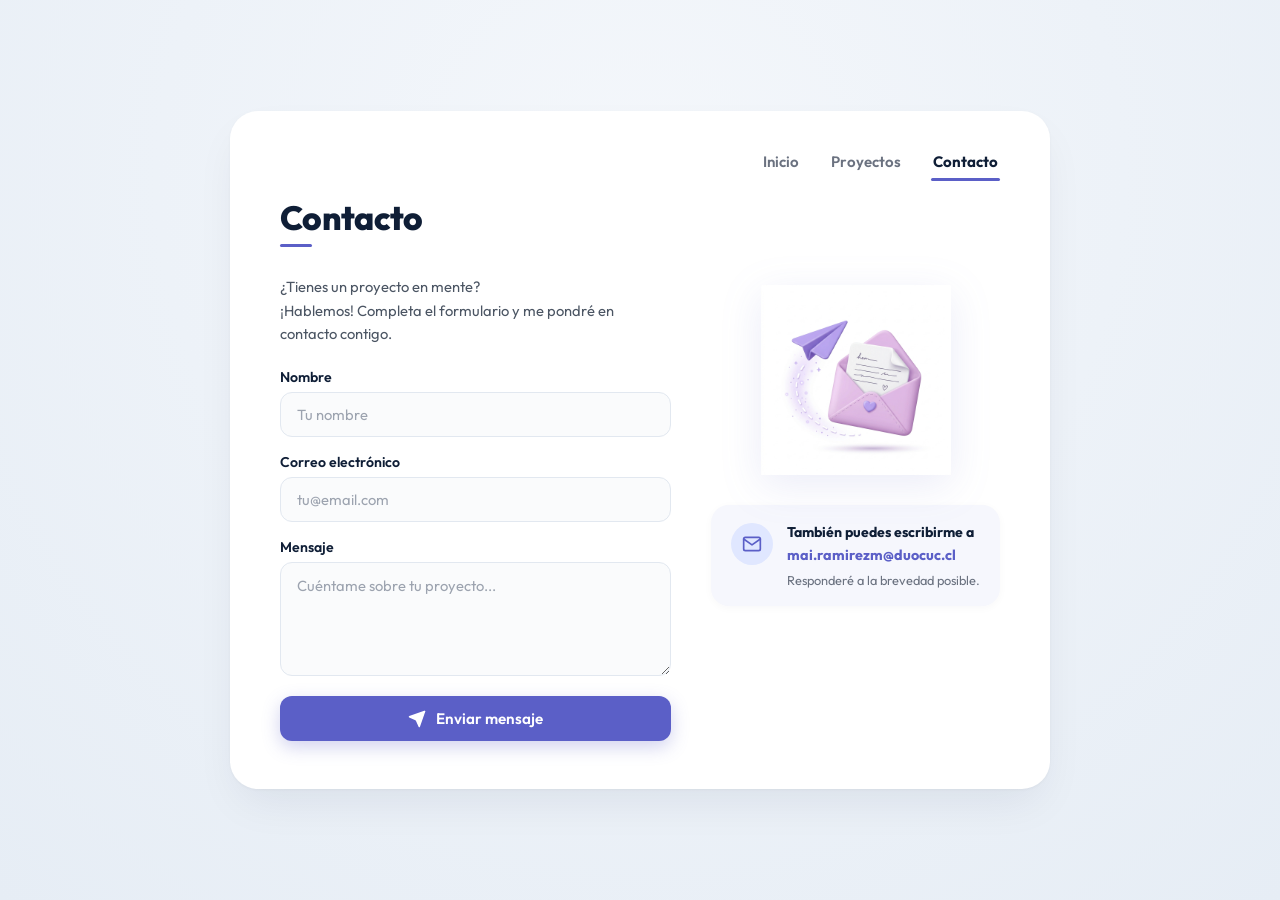
==== contacto.html @ 14a94b9f "actualizar imagen de proyecto" ====
<!DOCTYPE html>
<html lang="es">

<head>
    <meta charset="UTF-8">
    <meta name="viewport" content="width=device-width, initial-scale=1.0">
    <title>Contacto - Maite Ramírez</title>
    <meta name="description"
        content="Ponte en contacto con Maite Ramírez para proyectos de Marketing Digital, gestión de redes sociales y estrategias creativas.">

    <!-- Tipografía Google Fonts (Outfit) -->
    <link rel="preconnect" href="https://fonts.googleapis.com">
    <link rel="preconnect" href="https://fonts.gstatic.com" crossorigin>
    <link href="https://fonts.googleapis.com/css2?family=Outfit:wght@400;500;600;700;800&display=swap" rel="stylesheet">

    <!-- Estilos CSS compartidos -->
    <link rel="stylesheet" href="css/style.css">
</head>

<body>

    <!-- TARJETA PRINCIPAL (CARD AMPLIADA PARA CONTACTO) -->
    <!-- Solucionado con la guía de diseño: Consistencia visual y distribución en dos columnas -->
    <main class="card card-large" id="main-card">

        <!-- NAVEGACIÓN SUPERIOR (Rutas relativas consistentes) -->
        <header class="card-header">
            <nav aria-label="Navegación principal">
                <ul class="nav-menu">
                    <li class="nav-item">
                        <a href="index.html" class="nav-link">Inicio</a>
                    </li>
                    <li class="nav-item">
                        <a href="proyectos.html" class="nav-link">Proyectos</a>
                    </li>
                    <li class="nav-item">
                        <a href="contacto.html" class="nav-link active" aria-current="page">Contacto</a>
                    </li>
                </ul>
            </nav>
        </header>

        <!-- ENCABEZADO DE SECCIÓN -->
        <section class="section-header">
            <h1 class="section-title">Contacto</h1>
            <div class="title-accent-bar" aria-hidden="true"></div>
        </section>

        <!-- DISTRIBUCIÓN DE CONTACTO EN 2 COLUMNAS -->
        <div class="contact-layout">

            <!-- COLUMNA IZQUIERDA: MENSAJE INTRODUCTORIO Y FORMULARIO -->
            <!-- Solucionado con la guía HTML/CSS: Atributos obligatorios for/id, required y type=email -->
            <section class="contact-form-column" aria-label="Formulario de contacto">
                <p class="contact-intro">
                    ¿Tienes un proyecto en mente?<br>
                    ¡Hablemos! Completa el formulario y me pondré en contacto contigo.
                </p>

                <form action="#" method="POST" class="contact-form" id="contact-form">
                    <!-- Campo Nombre -->
                    <div class="form-group">
                        <label for="nombre" class="form-label">Nombre</label>
                        <input type="text" id="nombre" name="nombre" class="form-input" placeholder="Tu nombre" required>
                    </div>

                    <!-- Campo Correo -->
                    <div class="form-group">
                        <label for="email" class="form-label">Correo electrónico</label>
                        <input type="email" id="email" name="email" class="form-input" placeholder="tu@email.com" required>
                    </div>

                    <!-- Campo Mensaje -->
                    <div class="form-group">
                        <label for="mensaje" class="form-label">Mensaje</label>
                        <textarea id="mensaje" name="mensaje" class="form-textarea" rows="4"
                            placeholder="Cuéntame sobre tu proyecto..." required></textarea>
                    </div>

                    <!-- Botón de Envío con Icono -->
                    <button type="submit" class="btn-submit" id="btn-submit">
                        <svg class="btn-icon" viewBox="0 0 24 24" fill="none" stroke="currentColor" stroke-width="2"
                            stroke-linecap="round" stroke-linejoin="round" aria-hidden="true">
                            <line x1="22" y1="2" x2="11" y2="13"></line>
                            <polygon points="22 2 15 22 11 13 2 9 22 2"></polygon>
                        </svg>
                        <span>Enviar mensaje</span>
                    </button>
                </form>
            </section>

            <!-- COLUMNA DERECHA: ILUSTRACIÓN Y CORREO DIRECTO -->
            <aside class="contact-sidebar" aria-label="Información de contacto alternativa">
                <!-- Ilustración 3D de sobre y avión de papel -->
                <div class="contact-illus-wrapper">
                    <img src="img/contacto-ilustracion.jpg" alt="Ilustración 3D de sobre y avión de papel"
                        class="contact-illus-img">
                </div>

                <!-- Tarjeta con correo institucional directo -->
                <div class="contact-info-card">
                    <div class="info-card-icon-badge" aria-hidden="true">
                        <svg viewBox="0 0 24 24" fill="none" stroke="currentColor" stroke-width="2"
                            stroke-linecap="round" stroke-linejoin="round">
                            <path d="M4 4h16c1.1 0 2 .9 2 2v12c0 1.1-.9 2-2 2H4c-1.1 0-2-.9-2-2V6c0-1.1.9-2 2-2z"></path>
                            <polyline points="22,6 12,13 2,6"></polyline>
                        </svg>
                    </div>
                    <div class="info-card-body">
                        <p class="info-card-title">También puedes escribirme a</p>
                        <a href="mailto:mai.ramirezm@duocuc.cl" class="info-card-email">mai.ramirezm@duocuc.cl</a>
                        <p class="info-card-sub">Responderé a la brevedad posible.</p>
                    </div>
                </div>
            </aside>

        </div>

    </main>

</body>

</html>
---- css/style.css ----
/* ==========================================================================
   1. VARIABLES & RESET GENERAL
   ========================================================================== */
:root {
    /* Regla 60-30-10: 60% tonos de fondo/tarjeta, 30% textos/estructuras, 10% color de acento */
    --bg-page: #eef2f7;
    --bg-card: #ffffff;
    --bg-card-alt: #f6f7fd;
    --text-primary: #0f1e36;
    --text-secondary: #4b5563;
    --text-muted: #6b7280;
    --accent-color: #5b5fc7;
    --accent-light: #c7d2fe;
    --accent-glow: #e0e7ff;
    --accent-hover: #4338ca;
    --btn-border: #b8c4f7;
    --btn-hover-bg: #f5f7ff;
    --input-border: #e2e8f0;
    --border-light: #f0f3f8;
    --shadow-card: 0 20px 45px -10px rgba(15, 30, 65, 0.08), 0 1px 3px rgba(0, 0, 0, 0.04);
    --shadow-btn-hover: 0 8px 18px rgba(91, 95, 199, 0.16);
    --shadow-btn-submit: 0 6px 18px rgba(91, 95, 199, 0.28);
    --font-family: 'Outfit', 'Inter', system-ui, -apple-system, sans-serif;
    --transition: all 0.25s cubic-bezier(0.16, 1, 0.3, 1);
}

* {
    margin: 0;
    padding: 0;
    box-sizing: border-box;
}

body {
    font-family: var(--font-family);
    background-color: var(--bg-page);
    background: radial-gradient(circle at 50% 20%, #f4f7fb 0%, #e6edf5 100%);
    color: var(--text-primary);
    min-height: 100vh;
    display: flex;
    justify-content: center;
    align-items: center;
    padding: 40px 16px;
    -webkit-font-smoothing: antialiased;
    -moz-osx-font-smoothing: grayscale;
}

/* ==========================================================================
   2. TARJETA PRINCIPAL (CARD BASE Y VARIANTES)
   ========================================================================== */
.card {
    background-color: var(--bg-card);
    width: 92%;
    max-width: 580px;
    border-radius: 28px;
    box-shadow: var(--shadow-card);
    padding: 36px 44px 48px;
    position: relative;
    overflow: hidden;
    transition: var(--transition);
}

/* Tarjeta expandida para proyectos y contacto */
.card-large {
    max-width: 820px;
    padding: 40px 50px 48px;
}

/* ==========================================================================
   3. NAVEGACIÓN SUPERIOR
   ========================================================================== */
.card-header {
    margin-bottom: 28px;
}

.nav-menu {
    display: flex;
    justify-content: flex-end;
    align-items: center;
    gap: 28px;
    list-style: none;
}

.nav-item {
    display: inline-block;
}

.nav-link {
    text-decoration: none;
    color: var(--text-muted);
    font-size: 0.94rem;
    font-weight: 600;
    position: relative;
    padding: 4px 2px;
    transition: var(--transition);
}

.nav-link:hover {
    color: var(--text-primary);
}

.nav-link.active {
    color: var(--text-primary);
    font-weight: 700;
}

.nav-link.active::after {
    content: '';
    position: absolute;
    bottom: -6px;
    left: 0;
    right: 0;
    height: 3px;
    background-color: var(--accent-color);
    border-radius: 4px;
}

/* ==========================================================================
   4. ENCABEZADOS DE SECCIÓN (PROYECTOS Y CONTACTO)
   ========================================================================== */
.section-header {
    text-align: left;
    margin-bottom: 28px;
}

.section-title {
    font-size: 2.1rem;
    font-weight: 800;
    color: var(--text-primary);
    letter-spacing: -0.02em;
    line-height: 1.15;
    margin-bottom: 6px;
}

.title-accent-bar {
    width: 32px;
    height: 3.5px;
    background-color: var(--accent-color);
    border-radius: 3px;
    margin-bottom: 14px;
}

.section-subtitle {
    font-size: 0.96rem;
    color: var(--text-secondary);
    font-weight: 400;
    line-height: 1.5;
}

/* ==========================================================================
   5. PÁGINA DE INICIO: PERFIL Y REDES SOCIALES
   ========================================================================== */
.profile-section {
    display: flex;
    flex-direction: column;
    align-items: center;
    text-align: center;
}

/* Halo y contenedor circular para la foto */
.avatar-wrapper {
    width: 140px;
    height: 140px;
    border-radius: 50%;
    padding: 6px;
    background: linear-gradient(135deg, #dbeafe 0%, #e0e7ff 100%);
    box-shadow: 0 10px 25px rgba(91, 95, 199, 0.15);
    margin: 4px auto 22px;
    display: flex;
    align-items: center;
    justify-content: center;
    transition: var(--transition);
}

.avatar-wrapper:hover {
    transform: scale(1.03);
    box-shadow: 0 12px 30px rgba(91, 95, 199, 0.22);
}

.avatar-img {
    width: 100%;
    height: 100%;
    border-radius: 50%;
    object-fit: cover;
    display: block;
}

/* Nombres y biografía */
.profile-name {
    font-size: 1.85rem;
    font-weight: 800;
    color: var(--text-primary);
    margin-bottom: 6px;
    letter-spacing: -0.02em;
}

.profile-role {
    font-size: 0.98rem;
    font-weight: 600;
    color: var(--accent-color);
    margin-bottom: 16px;
}

.divider {
    width: 44px;
    height: 3px;
    background-color: var(--accent-light);
    border: none;
    border-radius: 3px;
    margin: 0 auto 20px;
}

.profile-bio {
    font-size: 0.93rem;
    line-height: 1.65;
    color: var(--text-secondary);
    max-width: 440px;
    margin: 0 auto 30px;
}

/* Botones de redes sociales */
.social-links {
    display: flex;
    flex-direction: column;
    gap: 12px;
    width: 100%;
    max-width: 330px;
    margin: 0 auto;
}

.social-btn {
    display: flex;
    align-items: center;
    justify-content: center;
    gap: 14px;
    width: 100%;
    padding: 13px 20px;
    background-color: var(--bg-card);
    border: 1.5px solid var(--btn-border);
    border-radius: 12px;
    color: var(--text-primary);
    text-decoration: none;
    font-size: 0.95rem;
    font-weight: 600;
    transition: var(--transition);
    cursor: pointer;
}

.social-icon {
    width: 20px;
    height: 20px;
    color: var(--accent-color);
    fill: currentColor;
    flex-shrink: 0;
    display: inline-flex;
    align-items: center;
    justify-content: center;
    transition: var(--transition);
}

.social-btn:hover {
    background-color: var(--btn-hover-bg);
    border-color: var(--accent-color);
    color: var(--accent-hover);
    transform: translateY(-2px);
    box-shadow: var(--shadow-btn-hover);
}

.social-btn:hover .social-icon {
    transform: scale(1.12);
}

.social-btn:active {
    transform: translateY(0);
}

/* ==========================================================================
   6. PÁGINA DE PROYECTOS (LISTA DE PROYECTOS DESTACADOS)
   ========================================================================== */
.projects-list {
    display: flex;
    flex-direction: column;
}

.project-item {
    display: flex;
    align-items: center;
    justify-content: space-between;
    gap: 36px;
    padding: 28px 0;
    border-top: 1px solid var(--border-light);
    text-align: left;
}

.project-item:first-child {
    border-top: none;
    padding-top: 8px;
}

.project-item:last-child {
    padding-bottom: 8px;
}

.project-content {
    flex: 1;
}

.project-title {
    font-size: 1.18rem;
    font-weight: 700;
    color: var(--text-primary);
    margin-bottom: 8px;
    letter-spacing: -0.01em;
}

.project-desc {
    font-size: 0.91rem;
    line-height: 1.6;
    color: var(--text-secondary);
    margin-bottom: 16px;
}

.project-link {
    display: inline-flex;
    align-items: center;
    gap: 6px;
    color: var(--accent-color);
    text-decoration: none;
    font-size: 0.92rem;
    font-weight: 600;
    transition: var(--transition);
}

.project-link .arrow-icon {
    font-size: 1.05rem;
    transition: transform 0.2s ease;
    display: inline-block;
}

.project-link:hover {
    color: var(--accent-hover);
}

.project-link:hover .arrow-icon {
    transform: translateX(4px);
}

.project-media {
    width: 230px;
    height: 145px;
    flex-shrink: 0;
    border-radius: 14px;
    overflow: hidden;
    background-color: var(--bg-card-alt);
    box-shadow: 0 4px 14px rgba(15, 30, 65, 0.05);
}

.project-img {
    width: 100%;
    height: 100%;
    object-fit: cover;
    display: block;
    transition: transform 0.35s ease;
}

.project-item:hover .project-img {
    transform: scale(1.05);
}

/* ==========================================================================
   7. PÁGINA DE CONTACTO (FORMULARIO E INFORMACIÓN)
   ========================================================================== */
.contact-layout {
    display: grid;
    grid-template-columns: 1.15fr 0.85fr;
    gap: 40px;
    align-items: start;
    text-align: left;
}

.contact-intro {
    font-size: 0.92rem;
    line-height: 1.6;
    color: var(--text-secondary);
    margin-bottom: 22px;
}

/* Formulario de contacto */
.contact-form {
    display: flex;
    flex-direction: column;
    gap: 16px;
}

.form-group {
    display: flex;
    flex-direction: column;
    gap: 6px;
}

.form-label {
    font-size: 0.88rem;
    font-weight: 600;
    color: var(--text-primary);
}

.form-input,
.form-textarea {
    width: 100%;
    padding: 12px 16px;
    border: 1.5px solid var(--input-border);
    border-radius: 12px;
    font-family: var(--font-family);
    font-size: 0.92rem;
    color: var(--text-primary);
    background-color: #fafbfc;
    transition: var(--transition);
    outline: none;
}

.form-input::placeholder,
.form-textarea::placeholder {
    color: #9ca3af;
}

.form-input:focus,
.form-textarea:focus {
    border-color: var(--accent-color);
    background-color: #ffffff;
    box-shadow: 0 0 0 3.5px rgba(91, 95, 199, 0.14);
}

.form-textarea {
    resize: vertical;
    min-height: 95px;
    line-height: 1.5;
}

.btn-submit {
    display: flex;
    align-items: center;
    justify-content: center;
    gap: 10px;
    width: 100%;
    padding: 13px 22px;
    margin-top: 4px;
    background-color: var(--accent-color);
    color: #ffffff;
    border: none;
    border-radius: 12px;
    font-family: var(--font-family);
    font-size: 0.95rem;
    font-weight: 600;
    cursor: pointer;
    transition: var(--transition);
    box-shadow: var(--shadow-btn-submit);
}

.btn-submit .btn-icon {
    width: 18px;
    height: 18px;
    fill: currentColor;
}

.btn-submit:hover {
    background-color: var(--accent-hover);
    transform: translateY(-2px);
    box-shadow: 0 10px 22px rgba(91, 95, 199, 0.35);
}

.btn-submit:active {
    transform: translateY(0);
}

/* Columna lateral de información */
.contact-sidebar {
    display: flex;
    flex-direction: column;
    gap: 20px;
    align-items: center;
}

.contact-illus-wrapper {
    width: 100%;
    display: flex;
    justify-content: center;
    align-items: center;
    padding: 10px 0;
}

.contact-illus-img {
    max-width: 190px;
    height: auto;
    object-fit: contain;
    filter: drop-shadow(0 10px 20px rgba(91, 95, 199, 0.12));
    transition: var(--transition);
}

.contact-illus-wrapper:hover .contact-illus-img {
    transform: translateY(-4px) scale(1.02);
}

/* Tarjeta de email alternativa */
.contact-info-card {
    background-color: var(--bg-card-alt);
    border-radius: 18px;
    padding: 18px 20px;
    width: 100%;
    display: flex;
    align-items: flex-start;
    gap: 14px;
    box-shadow: 0 2px 8px rgba(15, 30, 65, 0.03);
}

.info-card-icon-badge {
    width: 42px;
    height: 42px;
    border-radius: 50%;
    background-color: var(--accent-glow);
    color: var(--accent-color);
    display: flex;
    align-items: center;
    justify-content: center;
    flex-shrink: 0;
}

.info-card-icon-badge svg {
    width: 20px;
    height: 20px;
}

.info-card-body {
    flex: 1;
}

.info-card-title {
    font-size: 0.88rem;
    font-weight: 700;
    color: var(--text-primary);
    margin-bottom: 3px;
}

.info-card-email {
    font-size: 0.90rem;
    font-weight: 700;
    color: var(--accent-color);
    text-decoration: none;
    word-break: break-all;
    transition: var(--transition);
}

.info-card-email:hover {
    color: var(--accent-hover);
    text-decoration: underline;
}

.info-card-sub {
    font-size: 0.80rem;
    color: var(--text-muted);
    margin-top: 8px;
}

/* ==========================================================================
   8. RESPONSIVE DESIGN (TABLETS Y MÓVILES)
   ========================================================================== */
@media (max-width: 768px) {
    body {
        padding: 20px 12px;
    }

    .card {
        width: 100%;
        padding: 30px 22px 38px;
        border-radius: 24px;
    }

    .card-large {
        padding: 30px 22px 38px;
    }

    .section-title {
        font-size: 1.8rem;
    }

    /* Proyectos en móvil: imagen arriba o abajo */
    .project-item {
        flex-direction: column-reverse;
        align-items: flex-start;
        gap: 18px;
        padding: 22px 0;
    }

    .project-media {
        width: 100%;
        height: 180px;
    }

    /* Contacto en móvil: 1 columna */
    .contact-layout {
        grid-template-columns: 1fr;
        gap: 32px;
    }

    .contact-sidebar {
        flex-direction: column-reverse;
    }

    .contact-illus-img {
        max-width: 150px;
    }
}

@media (max-width: 480px) {
    .nav-menu {
        gap: 18px;
    }

    .nav-link {
        font-size: 0.88rem;
    }

    .avatar-wrapper {
        width: 120px;
        height: 120px;
        margin-bottom: 18px;
    }

    .profile-name {
        font-size: 1.6rem;
    }

    .profile-bio {
        font-size: 0.88rem;
    }

    .social-links {
        max-width: 100%;
    }
}
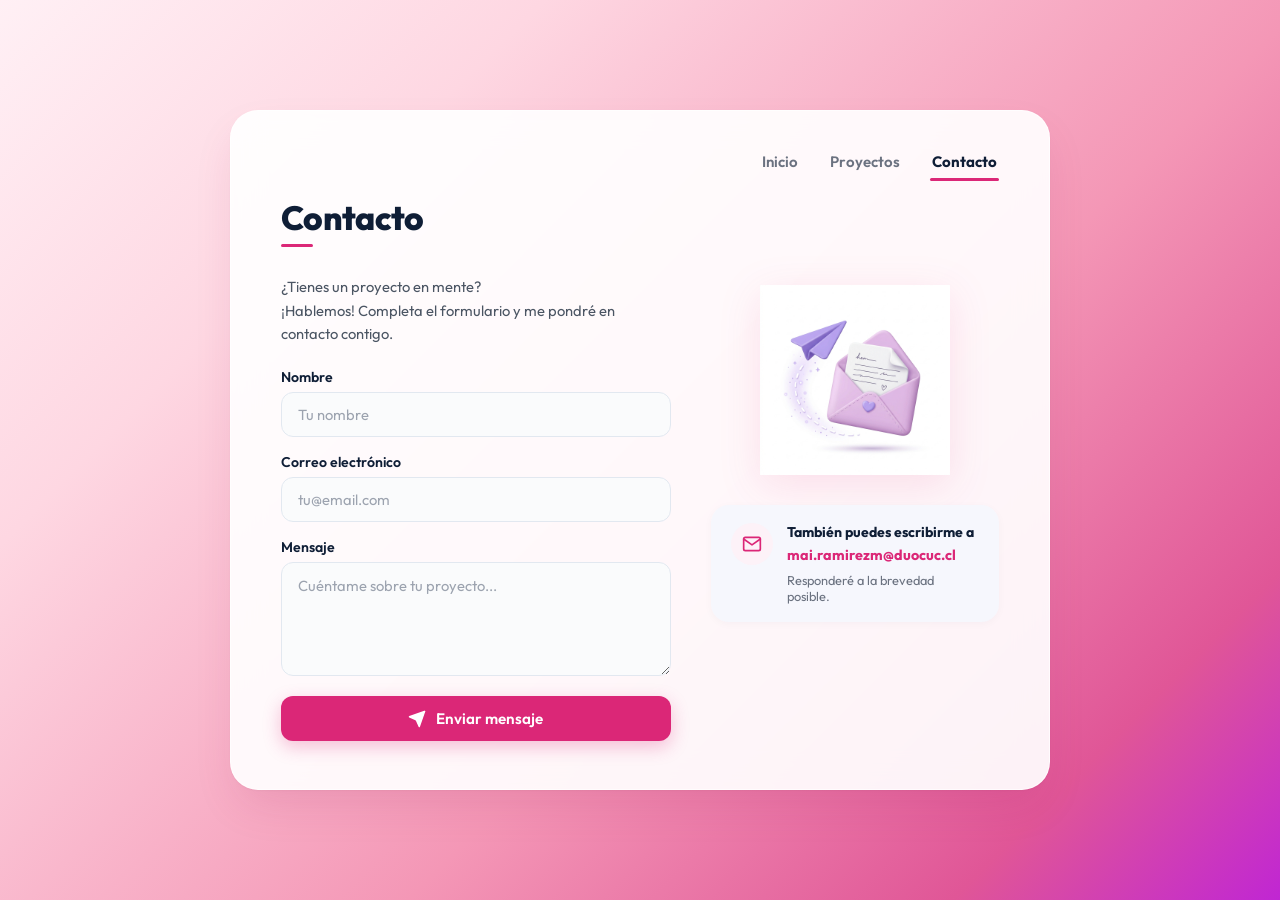
==== commit 76be7f37: "avance 16 de septiembre" ====
--- a/contacto.html
+++ b/contacto.html
@@ -15,16 +15,19 @@
 
     <!-- Estilos CSS compartidos -->
     <link rel="stylesheet" href="css/style.css">
+
+    <!-- Librería AOS (Animate On Scroll) CSS -->
+    <link rel="stylesheet" href="https://unpkg.com/aos@next/dist/aos.css">
 </head>
 
 <body>
 
     <!-- TARJETA PRINCIPAL (CARD AMPLIADA PARA CONTACTO) -->
     <!-- Solucionado con la guía de diseño: Consistencia visual y distribución en dos columnas -->
-    <main class="card card-large" id="main-card">
+    <main class="card card-large" id="main-card" data-aos="fade-up" data-aos-duration="800">
 
         <!-- NAVEGACIÓN SUPERIOR (Rutas relativas consistentes) -->
-        <header class="card-header">
+        <header class="card-header" data-aos="fade-down" data-aos-duration="600" data-aos-delay="100">
             <nav aria-label="Navegación principal">
                 <ul class="nav-menu">
                     <li class="nav-item">
@@ -41,7 +44,7 @@
         </header>
 
         <!-- ENCABEZADO DE SECCIÓN -->
-        <section class="section-header">
+        <section class="section-header" data-aos="fade-up" data-aos-delay="150">
             <h1 class="section-title">Contacto</h1>
             <div class="title-accent-bar" aria-hidden="true"></div>
         </section>
@@ -51,7 +54,7 @@
 
             <!-- COLUMNA IZQUIERDA: MENSAJE INTRODUCTORIO Y FORMULARIO -->
             <!-- Solucionado con la guía HTML/CSS: Atributos obligatorios for/id, required y type=email -->
-            <section class="contact-form-column" aria-label="Formulario de contacto">
+            <section class="contact-form-column" aria-label="Formulario de contacto" data-aos="fade-right" data-aos-delay="200">
                 <p class="contact-intro">
                     ¿Tienes un proyecto en mente?<br>
                     ¡Hablemos! Completa el formulario y me pondré en contacto contigo.
@@ -90,7 +93,7 @@
             </section>
 
             <!-- COLUMNA DERECHA: ILUSTRACIÓN Y CORREO DIRECTO -->
-            <aside class="contact-sidebar" aria-label="Información de contacto alternativa">
+            <aside class="contact-sidebar" aria-label="Información de contacto alternativa" data-aos="fade-left" data-aos-delay="250">
                 <!-- Ilustración 3D de sobre y avión de papel -->
                 <div class="contact-illus-wrapper">
                     <img src="img/contacto-ilustracion.jpg" alt="Ilustración 3D de sobre y avión de papel"
@@ -98,7 +101,7 @@
                 </div>
 
                 <!-- Tarjeta con correo institucional directo -->
-                <div class="contact-info-card">
+                <div class="contact-info-card" data-aos="zoom-in" data-aos-delay="350">
                     <div class="info-card-icon-badge" aria-hidden="true">
                         <svg viewBox="0 0 24 24" fill="none" stroke="currentColor" stroke-width="2"
                             stroke-linecap="round" stroke-linejoin="round">
@@ -118,6 +121,16 @@
 
     </main>
 
+    <!-- Librería AOS (Animate On Scroll) JS -->
+    <script src="https://unpkg.com/aos@next/dist/aos.js"></script>
+    <script>
+        AOS.init({
+            duration: 800,
+            easing: 'ease-out-cubic',
+            once: true,
+            offset: 40
+        });
+    </script>
 </body>
 
 </html>
--- a/css/style.css
+++ b/css/style.css
@@ -9,17 +9,17 @@
     --text-primary: #0f1e36;
     --text-secondary: #4b5563;
     --text-muted: #6b7280;
-    --accent-color: #5b5fc7;
-    --accent-light: #c7d2fe;
-    --accent-glow: #e0e7ff;
-    --accent-hover: #4338ca;
-    --btn-border: #b8c4f7;
-    --btn-hover-bg: #f5f7ff;
+    --accent-color: #db2777;
+    --accent-light: #fbcfe8;
+    --accent-glow: #fdf2f8;
+    --accent-hover: #be185d;
+    --btn-border: #f9a8d4;
+    --btn-hover-bg: #fdf2f8;
     --input-border: #e2e8f0;
     --border-light: #f0f3f8;
-    --shadow-card: 0 20px 45px -10px rgba(15, 30, 65, 0.08), 0 1px 3px rgba(0, 0, 0, 0.04);
-    --shadow-btn-hover: 0 8px 18px rgba(91, 95, 199, 0.16);
-    --shadow-btn-submit: 0 6px 18px rgba(91, 95, 199, 0.28);
+    --shadow-card: 0 20px 45px -10px rgba(160, 30, 85, 0.15), 0 1px 3px rgba(0, 0, 0, 0.04);
+    --shadow-btn-hover: 0 8px 18px rgba(219, 39, 119, 0.16);
+    --shadow-btn-submit: 0 6px 18px rgba(219, 39, 119, 0.28);
     --font-family: 'Outfit', 'Inter', system-ui, -apple-system, sans-serif;
     --transition: all 0.25s cubic-bezier(0.16, 1, 0.3, 1);
 }
@@ -30,10 +30,17 @@
     box-sizing: border-box;
 }
 
+html,
+body {
+    overflow-x: hidden;
+}
+
 body {
     font-family: var(--font-family);
-    background-color: var(--bg-page);
-    background: radial-gradient(circle at 50% 20%, #f4f7fb 0%, #e6edf5 100%);
+    background: linear-gradient(135deg, #fff0f5 0%, #fed7e2 25%, #f497b6 60%, #e05697 85%, #c026d3 100%);
+    background-attachment: fixed;
+    background-size: cover;
+    background-repeat: no-repeat;
     color: var(--text-primary);
     min-height: 100vh;
     display: flex;
@@ -48,11 +55,14 @@
    2. TARJETA PRINCIPAL (CARD BASE Y VARIANTES)
    ========================================================================== */
 .card {
-    background-color: var(--bg-card);
+    background-color: rgba(255, 255, 255, 0.92);
+    backdrop-filter: blur(16px);
+    -webkit-backdrop-filter: blur(16px);
+    border: 1px solid rgba(255, 255, 255, 0.7);
     width: 92%;
     max-width: 580px;
     border-radius: 28px;
-    box-shadow: var(--shadow-card);
+    box-shadow: 0 20px 45px -10px rgba(160, 30, 85, 0.15), 0 1px 3px rgba(0, 0, 0, 0.04);
     padding: 36px 44px 48px;
     position: relative;
     overflow: hidden;
@@ -162,8 +172,8 @@
     height: 140px;
     border-radius: 50%;
     padding: 6px;
-    background: linear-gradient(135deg, #dbeafe 0%, #e0e7ff 100%);
-    box-shadow: 0 10px 25px rgba(91, 95, 199, 0.15);
+    background: linear-gradient(135deg, #ffe4ec 0%, #fbcfe8 100%);
+    box-shadow: 0 10px 25px rgba(219, 39, 119, 0.15);
     margin: 4px auto 22px;
     display: flex;
     align-items: center;
@@ -173,7 +183,7 @@
 
 .avatar-wrapper:hover {
     transform: scale(1.03);
-    box-shadow: 0 12px 30px rgba(91, 95, 199, 0.22);
+    box-shadow: 0 12px 30px rgba(219, 39, 119, 0.22);
 }
 
 .avatar-img {
@@ -426,7 +436,7 @@
 .form-textarea:focus {
     border-color: var(--accent-color);
     background-color: #ffffff;
-    box-shadow: 0 0 0 3.5px rgba(91, 95, 199, 0.14);
+    box-shadow: 0 0 0 3.5px rgba(219, 39, 119, 0.14);
 }
 
 .form-textarea {
@@ -464,7 +474,7 @@
 .btn-submit:hover {
     background-color: var(--accent-hover);
     transform: translateY(-2px);
-    box-shadow: 0 10px 22px rgba(91, 95, 199, 0.35);
+    box-shadow: 0 10px 22px rgba(219, 39, 119, 0.35);
 }
 
 .btn-submit:active {
@@ -491,7 +501,7 @@
     max-width: 190px;
     height: auto;
     object-fit: contain;
-    filter: drop-shadow(0 10px 20px rgba(91, 95, 199, 0.12));
+    filter: drop-shadow(0 10px 20px rgba(219, 39, 119, 0.12));
     transition: var(--transition);
 }
 
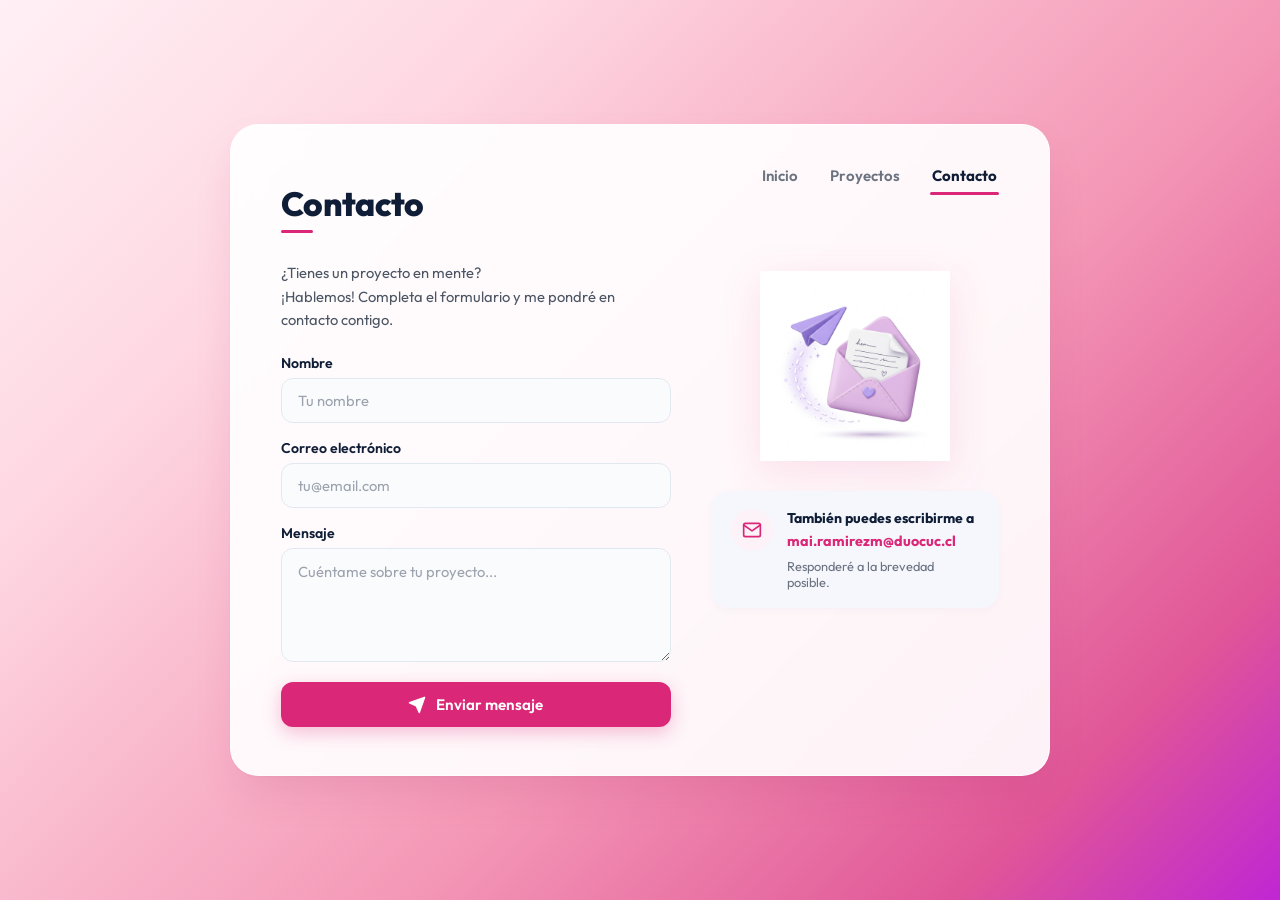
==== commit 1c38efc7: "avance 16 de septiembre" ====
--- a/contacto.html
+++ b/contacto.html
@@ -27,34 +27,35 @@
     <main class="card card-large" id="main-card" data-aos="fade-up" data-aos-duration="800">
 
         <!-- NAVEGACIÓN SUPERIOR (Rutas relativas consistentes) -->
-        <header class="card-header" data-aos="fade-down" data-aos-duration="600" data-aos-delay="100">
-            <nav aria-label="Navegación principal">
-                <ul class="nav-menu">
-                    <li class="nav-item">
-                        <a href="index.html" class="nav-link">Inicio</a>
-                    </li>
-                    <li class="nav-item">
-                        <a href="proyectos.html" class="nav-link">Proyectos</a>
-                    </li>
-                    <li class="nav-item">
-                        <a href="contacto.html" class="nav-link active" aria-current="page">Contacto</a>
-                    </li>
-                </ul>
-            </nav>
-        </header>
+
+        <nav aria-label="Navegación principal" data-aos="fade-down" data-aos-duration="600" data-aos-delay="100">
+            <ul class="nav-menu">
+                <li class="nav-item">
+                    <a href="index.html" class="nav-link">Inicio</a>
+                </li>
+                <li class="nav-item">
+                    <a href="proyectos.html" class="nav-link">Proyectos</a>
+                </li>
+                <li class="nav-item">
+                    <a href="contacto.html" class="nav-link active" aria-current="page">Contacto</a>
+                </li>
+            </ul>
+        </nav>
+
 
         <!-- ENCABEZADO DE SECCIÓN -->
-        <section class="section-header" data-aos="fade-up" data-aos-delay="150">
+        <header class="section-header" data-aos="fade-up" data-aos-delay="150">
             <h1 class="section-title">Contacto</h1>
             <div class="title-accent-bar" aria-hidden="true"></div>
-        </section>
+        </header>
 
         <!-- DISTRIBUCIÓN DE CONTACTO EN 2 COLUMNAS -->
         <div class="contact-layout">
 
             <!-- COLUMNA IZQUIERDA: MENSAJE INTRODUCTORIO Y FORMULARIO -->
             <!-- Solucionado con la guía HTML/CSS: Atributos obligatorios for/id, required y type=email -->
-            <section class="contact-form-column" aria-label="Formulario de contacto" data-aos="fade-right" data-aos-delay="200">
+            <section class="contact-form-column" aria-label="Formulario de contacto" data-aos="fade-right"
+                data-aos-delay="200">
                 <p class="contact-intro">
                     ¿Tienes un proyecto en mente?<br>
                     ¡Hablemos! Completa el formulario y me pondré en contacto contigo.
@@ -64,13 +65,15 @@
                     <!-- Campo Nombre -->
                     <div class="form-group">
                         <label for="nombre" class="form-label">Nombre</label>
-                        <input type="text" id="nombre" name="nombre" class="form-input" placeholder="Tu nombre" required>
+                        <input type="text" id="nombre" name="nombre" class="form-input" placeholder="Tu nombre"
+                            required>
                     </div>
 
                     <!-- Campo Correo -->
                     <div class="form-group">
                         <label for="email" class="form-label">Correo electrónico</label>
-                        <input type="email" id="email" name="email" class="form-input" placeholder="tu@email.com" required>
+                        <input type="email" id="email" name="email" class="form-input" placeholder="tu@email.com"
+                            required>
                     </div>
 
                     <!-- Campo Mensaje -->
@@ -93,7 +96,8 @@
             </section>
 
             <!-- COLUMNA DERECHA: ILUSTRACIÓN Y CORREO DIRECTO -->
-            <aside class="contact-sidebar" aria-label="Información de contacto alternativa" data-aos="fade-left" data-aos-delay="250">
+            <aside class="contact-sidebar" aria-label="Información de contacto alternativa" data-aos="fade-left"
+                data-aos-delay="250">
                 <!-- Ilustración 3D de sobre y avión de papel -->
                 <div class="contact-illus-wrapper">
                     <img src="img/contacto-ilustracion.jpg" alt="Ilustración 3D de sobre y avión de papel"
@@ -105,7 +109,8 @@
                     <div class="info-card-icon-badge" aria-hidden="true">
                         <svg viewBox="0 0 24 24" fill="none" stroke="currentColor" stroke-width="2"
                             stroke-linecap="round" stroke-linejoin="round">
-                            <path d="M4 4h16c1.1 0 2 .9 2 2v12c0 1.1-.9 2-2 2H4c-1.1 0-2-.9-2-2V6c0-1.1.9-2 2-2z"></path>
+                            <path d="M4 4h16c1.1 0 2 .9 2 2v12c0 1.1-.9 2-2 2H4c-1.1 0-2-.9-2-2V6c0-1.1.9-2 2-2z">
+                            </path>
                             <polyline points="22,6 12,13 2,6"></polyline>
                         </svg>
                     </div>
@@ -133,4 +138,4 @@
     </script>
 </body>
 
-</html>
+</html>
